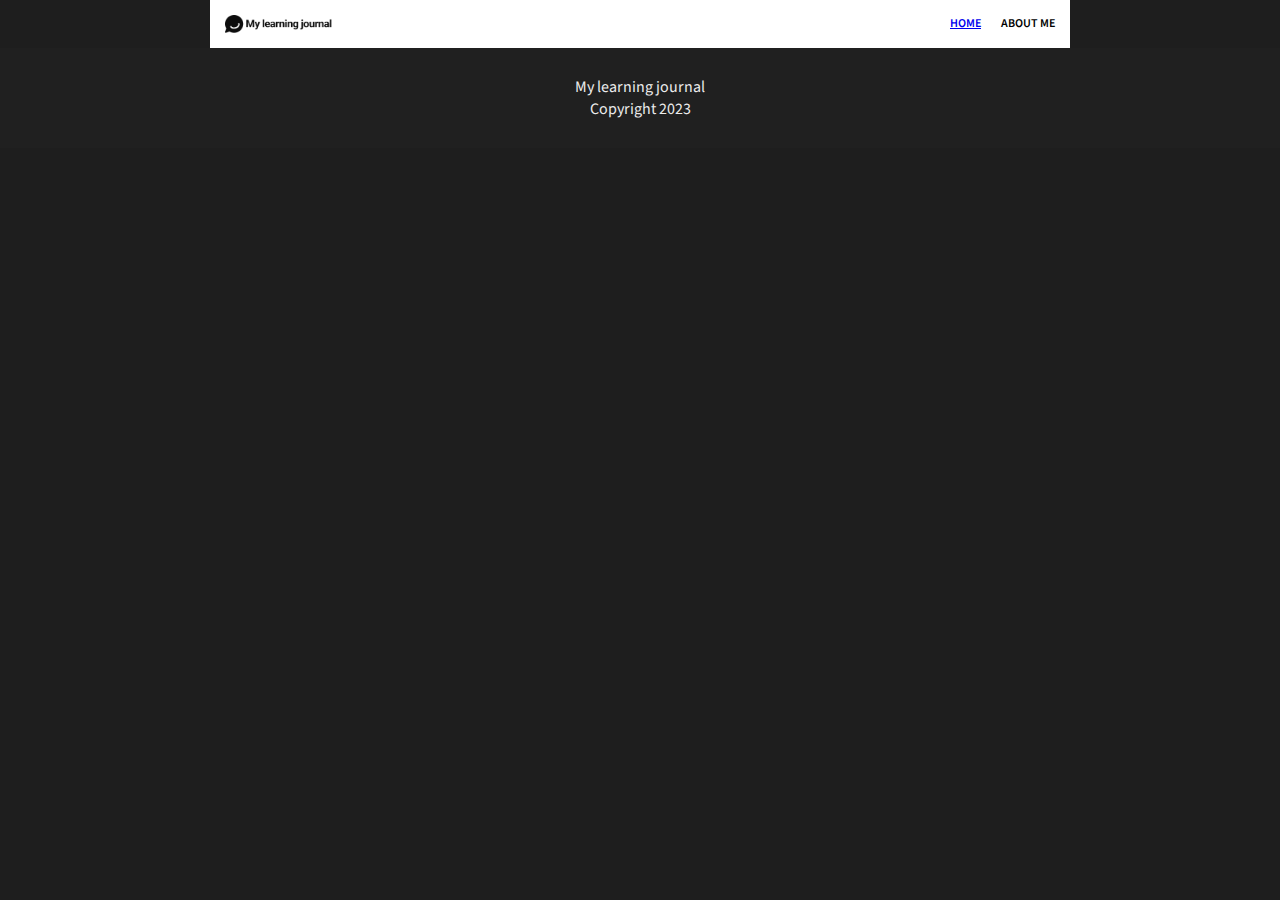
==== about.html @ 8e1c28d2 "start about." ====
<!DOCTYPE html>
<html lang="en">
  <head>
    <meta charset="UTF-8" />
    <meta name="viewport" content="width=device-width, initial-scale=1.0" />
    <title>My learning journal - about</title>
    <link rel="preconnect" href="https://fonts.googleapis.com" />
    <link rel="preconnect" href="https://fonts.gstatic.com" crossorigin />
    <link
      href="https://fonts.googleapis.com/css2?family=Source+Sans+3:wght@400;600;700&display=swap"
      rel="stylesheet"
    />
  </head>
  <link rel="stylesheet" href="style.css" />
  <body>
    <div class="container">
      <div class="header">
        <img class="logo" src="./images/logo.png" alt="my learning logo" />
        <a href="./index.html"><p class="nav">HOME</p></a>
        <p class="nav about">ABOUT ME</p>
      </div>
    </div>
<footer>
        <div class="footer-content">
          <p class="copyright-brand">My learning journal</p>
          <p class="copyright">Copyright 2023</p>
        </div>
      </footer>
    </div>
    <script type="module" src="article-script.js"></script>
  </body>
</html>
---- style.css ----
/* Box sizing rules */
*,
*::before,
*::after {
  box-sizing: border-box;
}

img {
  display: block;
  max-width: 100%;
}

/* Remove default margin */
body,
h1,
h2,
h3,
h4,
p,
figure,
blockquote,
dl,
dd {
  margin: 0;
  font-family: 'Source Sans 3', sans-serif;
}

body {
  background-color: #1e1e1e;
}

.container {
  width: 100%;
  background-color: #fff;
  margin: 0 auto;
}

.header {
  display: flex;
  gap: 20px;
  /* justify-content: end; */
  align-items: center;
  width: 100%;
}

.logo {
  margin-right: auto;
  width: 140px;
  padding: 15px;
}
.nav {
  font-family: 'Source Sans 3', sans-serif;
  font-size: 12px;
  font-weight: 600;
  line-height: 20px;
  letter-spacing: 0em;
}

.more {
  font-family: 'Source Sans 3', sans-serif;
  text-align: center;
  margin-bottom: 20px;
}
.about {
  padding-right: 15px;
}

.hero {
  display: flex;
  justify-content: left;
  align-items: start;
  position: relative;
  width: auto;
}

.hero-img {
  width: 100%;
  height: auto;
}

.overlay-text {
  position: absolute;
  color: white;
  padding: 10px;
  color: white;
  font-family: 'Source Sans 3', sans-serif;
  font-size: 12px;
  font-weight: 400;
  line-height: 15px;
  letter-spacing: 0em;
  margin-top: 3em;
}

.overlay-text-headline {
  position: absolute;
  color: white;
  text-align: center;
  margin-top: 2em;
  font-family: 'Source Sans 3', sans-serif;
  font-size: 32px;
  font-weight: 700;
  line-height: 35px;
  letter-spacing: -0.03em;
  text-align: left;
}

.overlay-para {
  position: absolute;
  color: white;
  margin-top: 10em;
  font-family: 'Source Sans 3', sans-serif;
  font-size: 14px;
  font-weight: 400;
  line-height: 20px;
  letter-spacing: -0.03em;
  text-align: left;
  width: 90%;
}

/* articles grid */
.grid-container {
  display: grid;
  grid-template-columns: auto;
  grid-gap: 10px;
  /* padding: 10px; */
}

.grid-item {
  background-color: rgba(255, 255, 255, 0.8);
  /* border: 1px solid rgba(0, 0, 0, 0.8); */
  padding: 20px 15px;
  font-size: 30px;
  text-align: center;
}

.article-image {
  width: 100%;
}

.article-date {
  font-family: 'Source Sans 3', sans-serif;
  font-size: 14px;
  font-weight: 400;
  line-height: 18px;
  letter-spacing: 0em;
  text-align: left;
}

h2 {
  font-family: 'Source Sans 3', sans-serif;
  font-size: 24px;
  font-weight: 700;
  line-height: 26px;
  letter-spacing: 0em;
  text-align: left;
}

.intro {
  font-family: 'Source Sans 3', sans-serif;
  font-size: 16px;
  font-weight: 400;
  line-height: 20px;
  letter-spacing: 0em;
  text-align: left;
}
footer {
  display: flex;
  justify-content: center;
  align-items: center;
  height: 100px; /* adjust the height as needed */
  background-color: #202020;
}

.footer-content {
  display: flex;
  flex-direction: column;
  align-items: center;
}

.footer-content p {
  color: #ececec;
  display: flex;
  margin: 0;
}

@media screen and (max-width: 600px) {
  .grid-container {
    grid-template-columns: auto;
  }
}

@media screen and (min-width: 601px) and (max-width: 900px) {
  .grid-container {
    grid-template-columns: auto auto;
  }
}

@media screen and (min-width: 901px) {
  .grid-container {
    grid-template-columns: auto auto auto;
  }

  .container {
    width: 860px;
    background-color: #fff;
    margin: 0 auto;
  }

  .hero-img {
    object-fit: fill;
    /* height: 500px; */
  }

  .overlay-text {
    position: absolute;
    top: 300px;
    color: white;
    padding: 10px;
    color: white;
    font-family: 'Source Sans 3', sans-serif;
    font-size: 12px;
    font-weight: 400;
    line-height: 15px;
    letter-spacing: 0em;
    margin-top: 3em;
  }

  .overlay-text-headline {
    position: absolute;
    color: white;
    text-align: center;
    margin-top: 1.5em;
    font-family: 'Source Sans 3', sans-serif;
    font-size: 40px;
    font-weight: 700;
    line-height: 35px;
    letter-spacing: -0.03em;
    text-align: left;
  }

  .overlay-para {
    position: absolute;
    color: white;
    margin-top: 7em;
    font-family: 'Source Sans 3', sans-serif;
    font-size: 16px;
    font-weight: 400;
    line-height: 20px;
    letter-spacing: -0.03em;
    text-align: left;
    width: 70%;
  }
}

/* articles page */

main {
  background-color: #fafafa;
}

article {
  padding: 40px 60px;
}

.recent-posts {
  text-align: center;
}

.recent-posts-grid-container {
  display: grid;
  grid-template-columns: auto auto auto;
  grid-gap: 10px;
  padding: 10px;
}
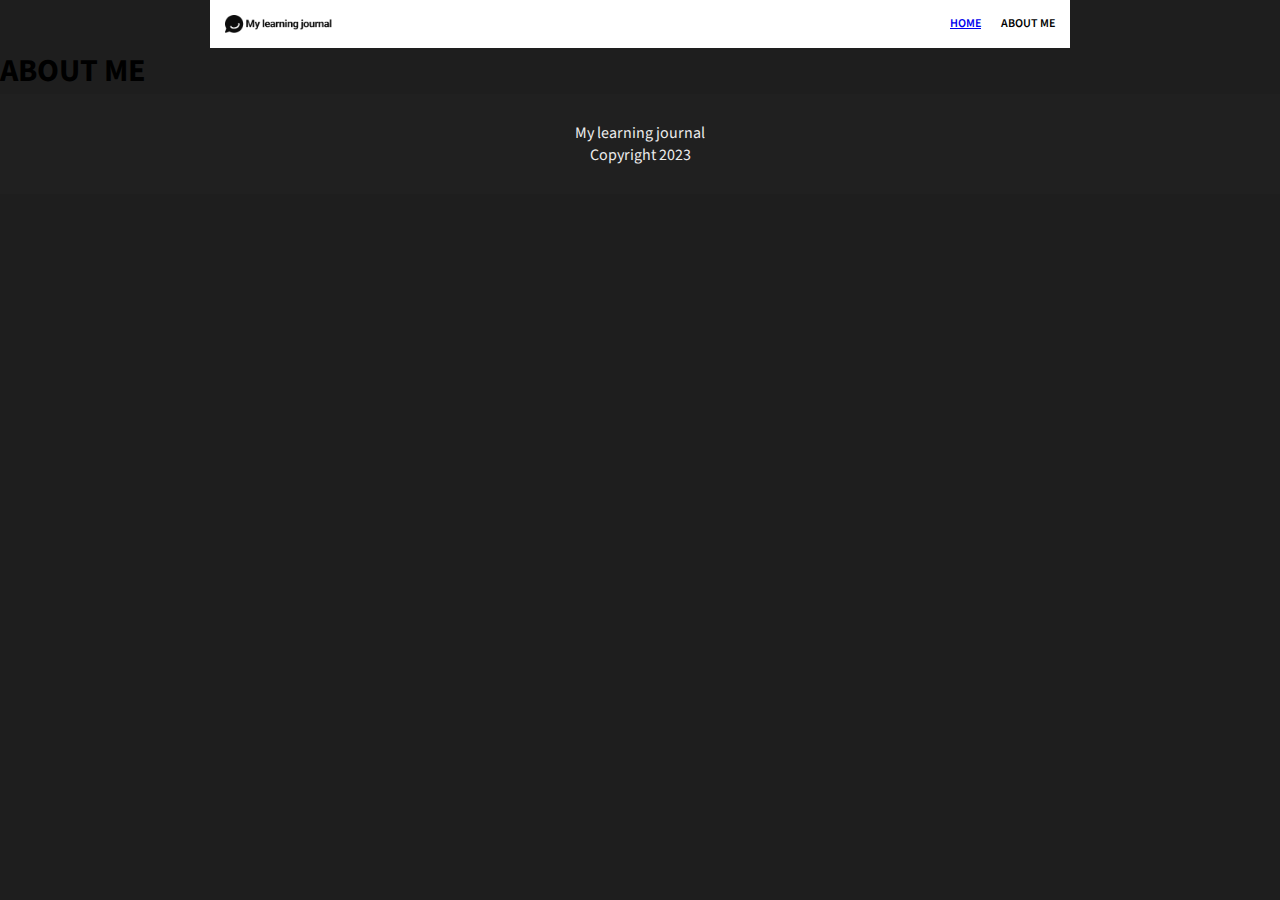
==== commit a79b822d: "nav links." ====
--- a/about.html
+++ b/about.html
@@ -20,6 +20,7 @@
         <p class="nav about">ABOUT ME</p>
       </div>
     </div>
+    <h1>ABOUT ME</h1>
 <footer>
         <div class="footer-content">
           <p class="copyright-brand">My learning journal</p>
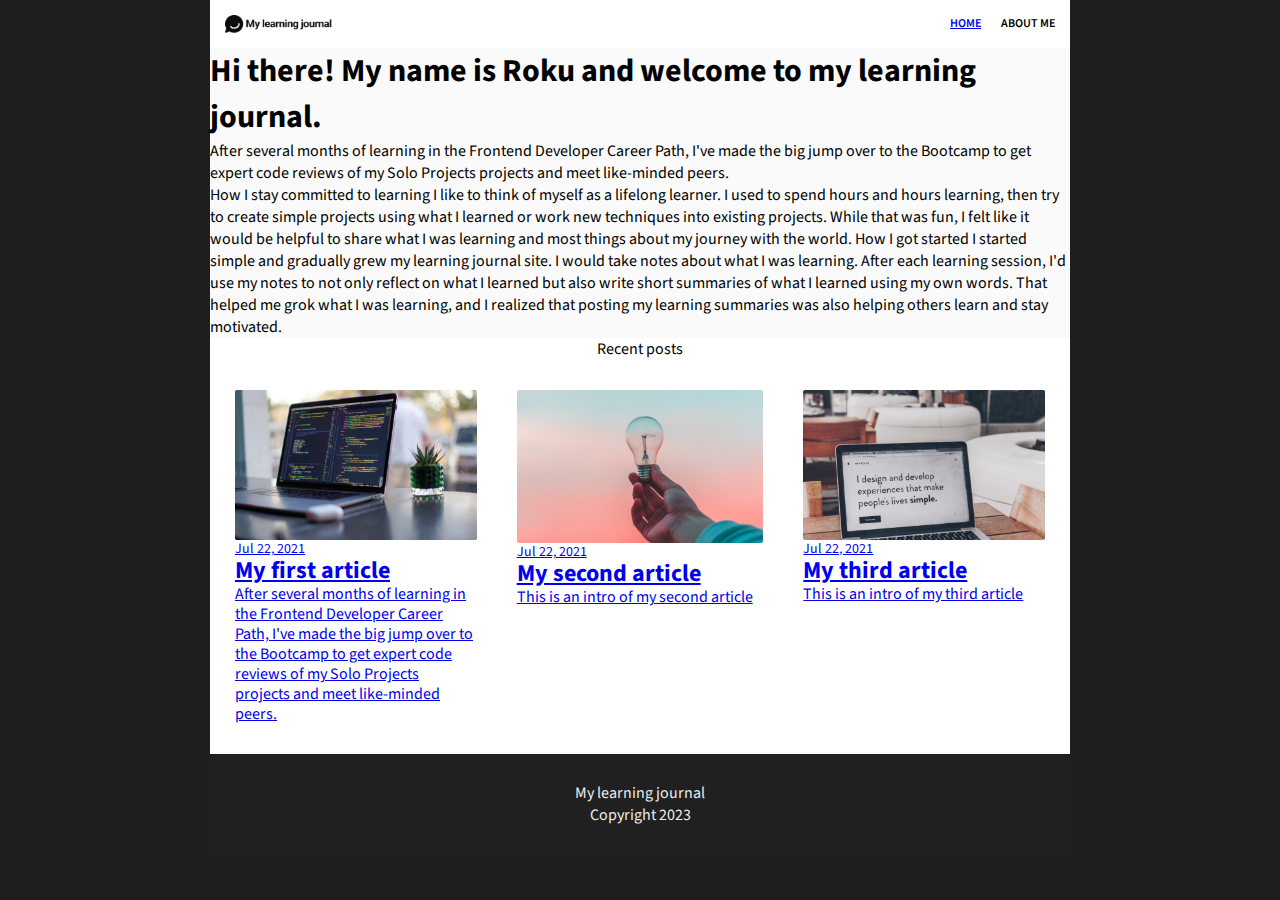
==== commit 6ba5d485: "add about content" ====
--- a/about.html
+++ b/about.html
@@ -19,9 +19,36 @@
         <a href="./index.html"><p class="nav">HOME</p></a>
         <p class="nav about">ABOUT ME</p>
       </div>
-    </div>
-    <h1>ABOUT ME</h1>
-<footer>
+
+      <main>
+        <h1>Hi there! My name is Roku and welcome to my learning journal.</h1>
+        <p>
+          After several months of learning in the Frontend Developer Career
+          Path, I've made the big jump over to the Bootcamp to get expert code
+          reviews of my Solo Projects projects and meet like-minded peers.
+        </p>
+        <p>
+          How I stay committed to learning I like to think of myself as a
+          lifelong learner. I used to spend hours and hours learning, then try
+          to create simple projects using what I learned or work new techniques
+          into existing projects. While that was fun, I felt like it would be
+          helpful to share what I was learning and most things about my journey
+          with the world. How I got started I started simple and gradually grew
+          my learning journal site. I would take notes about what I was
+          learning. After each learning session, I'd use my notes to not only
+          reflect on what I learned but also write short summaries of what I
+          learned using my own words. That helped me grok what I was learning,
+          and I realized that posting my learning summaries was also helping
+          others learn and stay motivated.
+        </p>
+      </main>
+      <div class="recent-posts">Recent posts</div>
+      <!-- start recent-posts -->
+      <div class="recent-posts-grid-container" id="recent-posts-grid-container">
+        <!-- render posts from js -->
+      </div>
+
+      <footer>
         <div class="footer-content">
           <p class="copyright-brand">My learning journal</p>
           <p class="copyright">Copyright 2023</p>
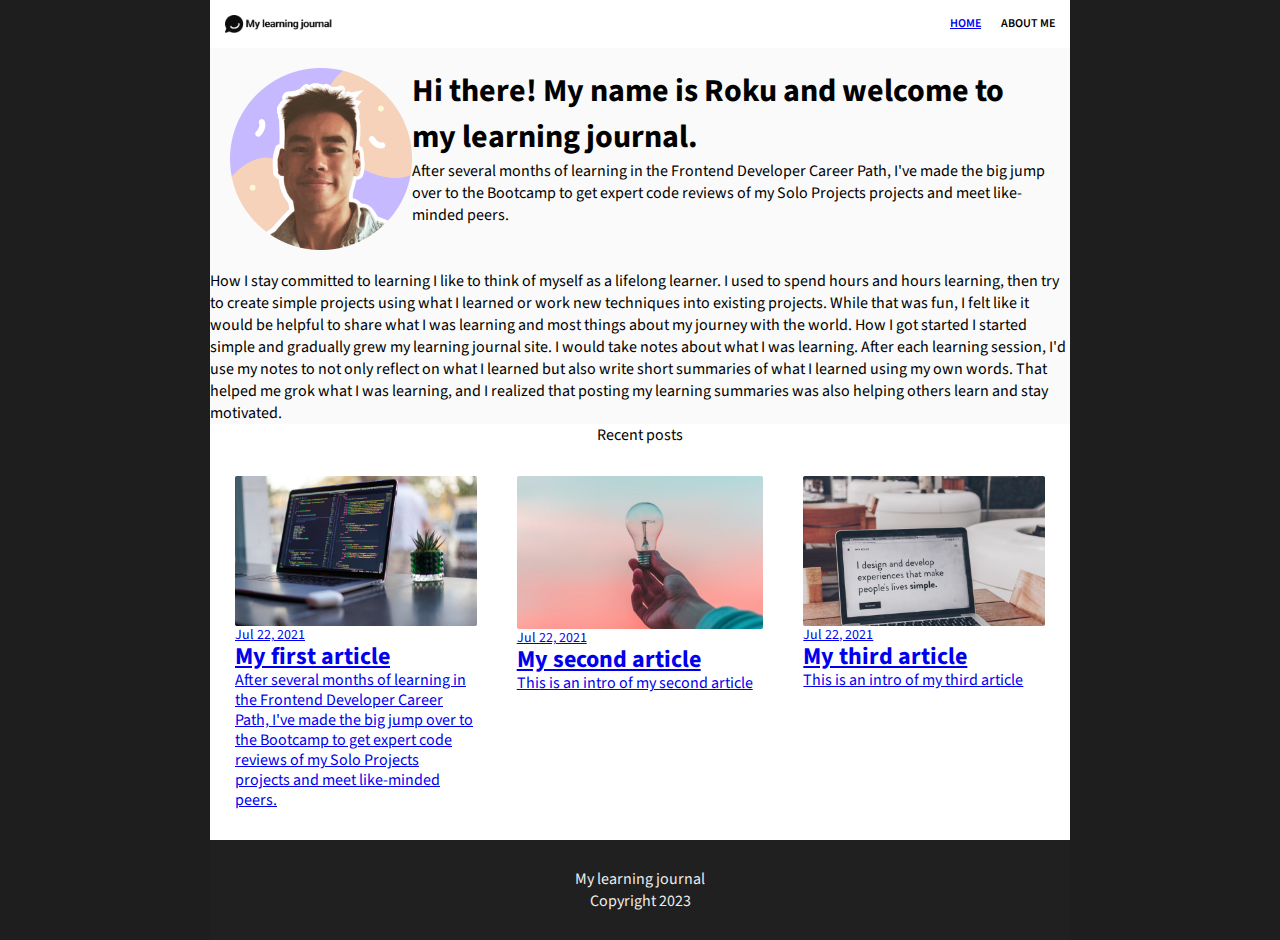
==== commit 23e27ca6: "article layout." ====
--- a/about.html
+++ b/about.html
@@ -21,12 +21,20 @@
       </div>
 
       <main>
-        <h1>Hi there! My name is Roku and welcome to my learning journal.</h1>
-        <p>
-          After several months of learning in the Frontend Developer Career
-          Path, I've made the big jump over to the Bootcamp to get expert code
-          reviews of my Solo Projects projects and meet like-minded peers.
-        </p>
+        <div class="welcome">
+          <img src="./images/roku.png" alt="roku" class="roku" />
+          <div>
+            <h1>
+              Hi there! My name is Roku and welcome to my learning journal.
+            </h1>
+            <p>
+              After several months of learning in the Frontend Developer Career
+              Path, I've made the big jump over to the Bootcamp to get expert
+              code reviews of my Solo Projects projects and meet like-minded
+              peers.
+            </p>
+          </div>
+        </div>
         <p>
           How I stay committed to learning I like to think of myself as a
           lifelong learner. I used to spend hours and hours learning, then try
--- a/style.css
+++ b/style.css
@@ -187,11 +187,21 @@
   .grid-container {
     grid-template-columns: auto;
   }
+
+  .welcome {
+    display: flex;
+    flex-direction: column;
+    padding: 20px;
+  }
 }
 
 @media screen and (min-width: 601px) and (max-width: 900px) {
   .grid-container {
     grid-template-columns: auto auto;
+  }
+  .welcome {
+    display: flex;
+    padding: 20px;
   }
 }
 
@@ -204,6 +214,10 @@
     width: 860px;
     background-color: #fff;
     margin: 0 auto;
+  }
+  .welcome {
+    display: flex;
+    padding: 20px;
   }
 
   .hero-img {
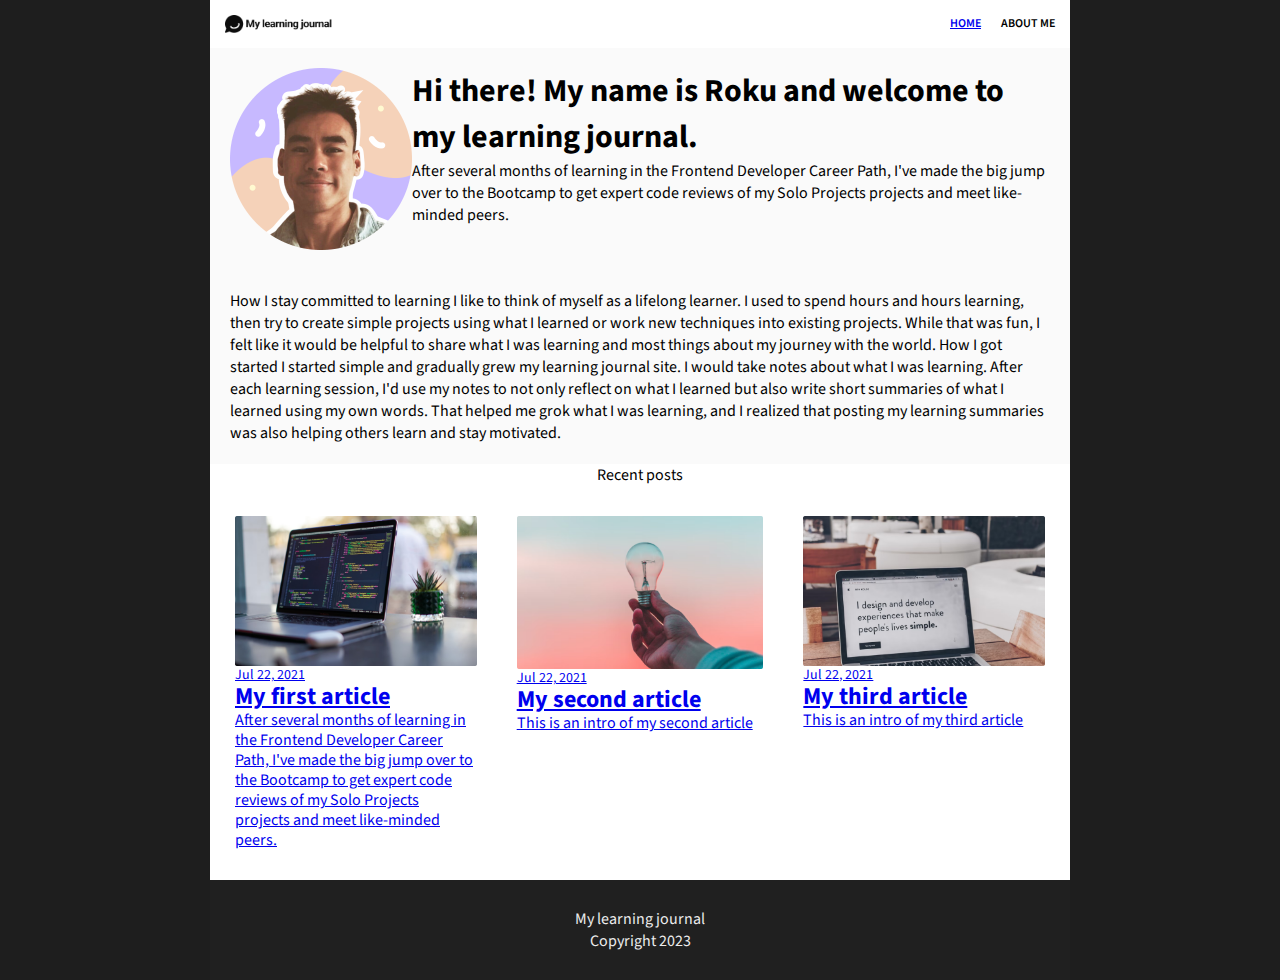
==== commit b10c6500: "about styling" ====
--- a/about.html
+++ b/about.html
@@ -35,20 +35,22 @@
             </p>
           </div>
         </div>
-        <p>
-          How I stay committed to learning I like to think of myself as a
-          lifelong learner. I used to spend hours and hours learning, then try
-          to create simple projects using what I learned or work new techniques
-          into existing projects. While that was fun, I felt like it would be
-          helpful to share what I was learning and most things about my journey
-          with the world. How I got started I started simple and gradually grew
-          my learning journal site. I would take notes about what I was
-          learning. After each learning session, I'd use my notes to not only
-          reflect on what I learned but also write short summaries of what I
-          learned using my own words. That helped me grok what I was learning,
-          and I realized that posting my learning summaries was also helping
-          others learn and stay motivated.
-        </p>
+        <div class="about-content">
+          <p>
+            How I stay committed to learning I like to think of myself as a
+            lifelong learner. I used to spend hours and hours learning, then try
+            to create simple projects using what I learned or work new
+            techniques into existing projects. While that was fun, I felt like
+            it would be helpful to share what I was learning and most things
+            about my journey with the world. How I got started I started simple
+            and gradually grew my learning journal site. I would take notes
+            about what I was learning. After each learning session, I'd use my
+            notes to not only reflect on what I learned but also write short
+            summaries of what I learned using my own words. That helped me grok
+            what I was learning, and I realized that posting my learning
+            summaries was also helping others learn and stay motivated.
+          </p>
+        </div>
       </main>
       <div class="recent-posts">Recent posts</div>
       <!-- start recent-posts -->
@@ -63,6 +65,6 @@
         </div>
       </footer>
     </div>
-    <script type="module" src="article-script.js"></script>
+    <script type="module" src="about-script.js"></script>
   </body>
 </html>
--- a/style.css
+++ b/style.css
@@ -183,6 +183,18 @@
   margin: 0;
 }
 
+article {
+  padding: 10px 15px;
+}
+
+.recent-posts-grid-container {
+  display: grid;
+  grid-template-columns: auto;
+  grid-gap: 10px;
+  padding: 10px;
+}
+
+/* Mobile specific */
 @media screen and (max-width: 600px) {
   .grid-container {
     grid-template-columns: auto;
@@ -195,6 +207,7 @@
   }
 }
 
+/* Tablet */
 @media screen and (min-width: 601px) and (max-width: 900px) {
   .grid-container {
     grid-template-columns: auto auto;
@@ -205,6 +218,7 @@
   }
 }
 
+/* Desktop */
 @media screen and (min-width: 901px) {
   .grid-container {
     grid-template-columns: auto auto auto;
@@ -264,6 +278,17 @@
     text-align: left;
     width: 70%;
   }
+
+  article {
+    padding: 40px 60px;
+  }
+
+  .recent-posts-grid-container {
+    display: grid;
+    grid-template-columns: auto auto auto;
+    grid-gap: 10px;
+    padding: 10px;
+  }
 }
 
 /* articles page */
@@ -272,17 +297,10 @@
   background-color: #fafafa;
 }
 
-article {
-  padding: 40px 60px;
-}
-
 .recent-posts {
   text-align: center;
 }
 
-.recent-posts-grid-container {
-  display: grid;
-  grid-template-columns: auto auto auto;
-  grid-gap: 10px;
-  padding: 10px;
-}
+.about-content {
+  padding: 20px;
+}
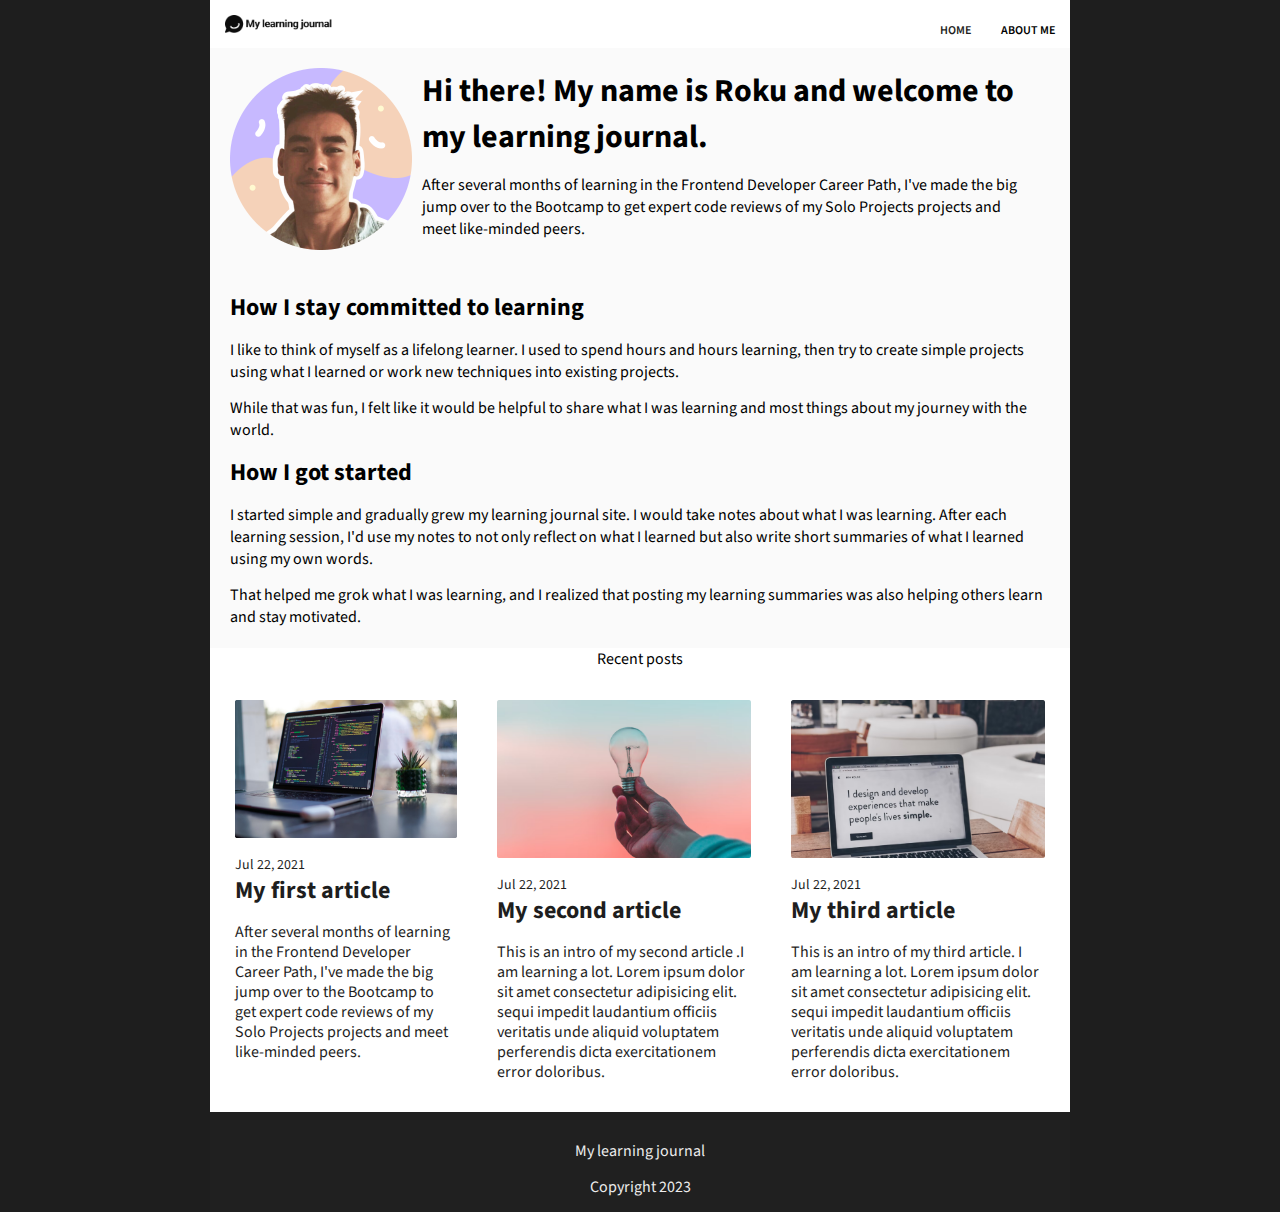
==== commit 59ef2cc8: "more css." ====
--- a/about.html
+++ b/about.html
@@ -23,7 +23,7 @@
       <main>
         <div class="welcome">
           <img src="./images/roku.png" alt="roku" class="roku" />
-          <div>
+          <div class="about">
             <h1>
               Hi there! My name is Roku and welcome to my learning journal.
             </h1>
@@ -36,19 +36,25 @@
           </div>
         </div>
         <div class="about-content">
+          <h2>How I stay committed to learning</h2>
           <p>
-            How I stay committed to learning I like to think of myself as a
-            lifelong learner. I used to spend hours and hours learning, then try
-            to create simple projects using what I learned or work new
-            techniques into existing projects. While that was fun, I felt like
-            it would be helpful to share what I was learning and most things
-            about my journey with the world. How I got started I started simple
-            and gradually grew my learning journal site. I would take notes
-            about what I was learning. After each learning session, I'd use my
-            notes to not only reflect on what I learned but also write short
-            summaries of what I learned using my own words. That helped me grok
-            what I was learning, and I realized that posting my learning
-            summaries was also helping others learn and stay motivated.
+            I like to think of myself as a lifelong learner. I used to spend
+            hours and hours learning, then try to create simple projects using
+            what I learned or work new techniques into existing projects.</p><p>While
+            that was fun, I felt like it would be helpful to share what I was
+            learning and most things about my journey with the world.</p> 
+          </p>
+          <h2>How I got started</h2>
+          <p>
+            I started simple and gradually grew my learning journal site. I
+            would take notes about what I was learning. After each learning
+            session, I'd use my notes to not only reflect on what I learned but
+            also write short summaries of what I learned using my own words.
+          </p>
+          <p>
+            That helped me grok what I was learning, and I realized that posting
+            my learning summaries was also helping others learn and stay
+            motivated.
           </p>
         </div>
       </main>
--- a/style.css
+++ b/style.css
@@ -23,6 +23,7 @@
 dd {
   margin: 0;
   font-family: 'Source Sans 3', sans-serif;
+  padding: 0;
 }
 
 body {
@@ -66,55 +67,44 @@
 }
 
 .hero {
-  display: flex;
-  justify-content: left;
-  align-items: start;
-  position: relative;
-  width: auto;
-}
-
-.hero-img {
-  width: 100%;
-  height: auto;
-}
-
-.overlay-text {
-  position: absolute;
+  background-image: url('./images/article-image-hero.png');
+  background-size: cover;
+  background-position: center;
+  padding-top: 250px;
+  padding-bottom: 100px;
+  padding-left: 20px;
+}
+
+.overlay-text-date {
   color: white;
-  padding: 10px;
   color: white;
   font-family: 'Source Sans 3', sans-serif;
   font-size: 12px;
   font-weight: 400;
   line-height: 15px;
-  letter-spacing: 0em;
-  margin-top: 3em;
 }
 
 .overlay-text-headline {
-  position: absolute;
   color: white;
-  text-align: center;
-  margin-top: 2em;
+  text-align: left;
   font-family: 'Source Sans 3', sans-serif;
   font-size: 32px;
   font-weight: 700;
   line-height: 35px;
   letter-spacing: -0.03em;
   text-align: left;
+  width: 90%;
 }
 
 .overlay-para {
-  position: absolute;
   color: white;
-  margin-top: 10em;
   font-family: 'Source Sans 3', sans-serif;
   font-size: 14px;
   font-weight: 400;
   line-height: 20px;
   letter-spacing: -0.03em;
   text-align: left;
-  width: 90%;
+  width: 60%;
 }
 
 /* articles grid */
@@ -133,41 +123,35 @@
   text-align: center;
 }
 
-.article-image {
+/* .article-image {
   width: 100%;
-}
-
-.article-date {
-  font-family: 'Source Sans 3', sans-serif;
-  font-size: 14px;
-  font-weight: 400;
-  line-height: 18px;
-  letter-spacing: 0em;
-  text-align: left;
-}
-
-h2 {
+} */
+
+a h2 {
   font-family: 'Source Sans 3', sans-serif;
   font-size: 24px;
   font-weight: 700;
   line-height: 26px;
   letter-spacing: 0em;
   text-align: left;
-}
-
-.intro {
+  margin-top: 4px;
+}
+
+a .home-intro {
   font-family: 'Source Sans 3', sans-serif;
   font-size: 16px;
   font-weight: 400;
   line-height: 20px;
   letter-spacing: 0em;
   text-align: left;
-}
+  margin-top: 4px;
+}
+
 footer {
   display: flex;
   justify-content: center;
   align-items: center;
-  height: 100px; /* adjust the height as needed */
+  height: 100px;
   background-color: #202020;
 }
 
@@ -183,9 +167,10 @@
   margin: 0;
 }
 
-article {
+/* article {
   padding: 10px 15px;
-}
+  border: 1px solid rgba(0, 0, 0, 0.8);
+} */
 
 .recent-posts-grid-container {
   display: grid;
@@ -220,6 +205,13 @@
 
 /* Desktop */
 @media screen and (min-width: 901px) {
+  /* display a bit more of the hero image on larger screens */
+  .hero {
+    background-position: top;
+    padding-top: 250px;
+    padding-bottom: 175;
+  }
+
   .grid-container {
     grid-template-columns: auto auto auto;
   }
@@ -234,54 +226,9 @@
     padding: 20px;
   }
 
-  .hero-img {
-    object-fit: fill;
-    /* height: 500px; */
-  }
-
-  .overlay-text {
-    position: absolute;
-    top: 300px;
-    color: white;
-    padding: 10px;
-    color: white;
-    font-family: 'Source Sans 3', sans-serif;
-    font-size: 12px;
-    font-weight: 400;
-    line-height: 15px;
-    letter-spacing: 0em;
-    margin-top: 3em;
-  }
-
-  .overlay-text-headline {
-    position: absolute;
-    color: white;
-    text-align: center;
-    margin-top: 1.5em;
-    font-family: 'Source Sans 3', sans-serif;
-    font-size: 40px;
-    font-weight: 700;
-    line-height: 35px;
-    letter-spacing: -0.03em;
-    text-align: left;
-  }
-
-  .overlay-para {
-    position: absolute;
-    color: white;
-    margin-top: 7em;
-    font-family: 'Source Sans 3', sans-serif;
-    font-size: 16px;
-    font-weight: 400;
-    line-height: 20px;
-    letter-spacing: -0.03em;
-    text-align: left;
-    width: 70%;
-  }
-
-  article {
+  /* article {
     padding: 40px 60px;
-  }
+  } */
 
   .recent-posts-grid-container {
     display: grid;
@@ -304,3 +251,52 @@
 .about-content {
   padding: 20px;
 }
+
+a {
+  text-decoration: none;
+  color: #1e1e1e;
+}
+
+a .article-date {
+  font-family: 'Source Sans 3', sans-serif;
+  font-size: 14px;
+  font-weight: 400;
+  line-height: 18px;
+  text-align: left;
+  margin-top: 4px;
+}
+
+.date {
+  padding-top: 60px;
+  padding-left: 40px;
+}
+
+.title {
+  padding-left: 40px;
+  padding-top: 5px;
+}
+
+.intro {
+  padding-left: 40px;
+  width: 90%;
+}
+
+.content {
+  padding-left: 40px;
+  padding-top: 20px;
+  padding-bottom: 20px;
+  width: 90%;
+}
+
+.main-image {
+  padding: 20px;
+  width: 100%;
+}
+
+.about {
+  padding-left: 10px;
+}
+
+p {
+  padding-top: 14px;
+}
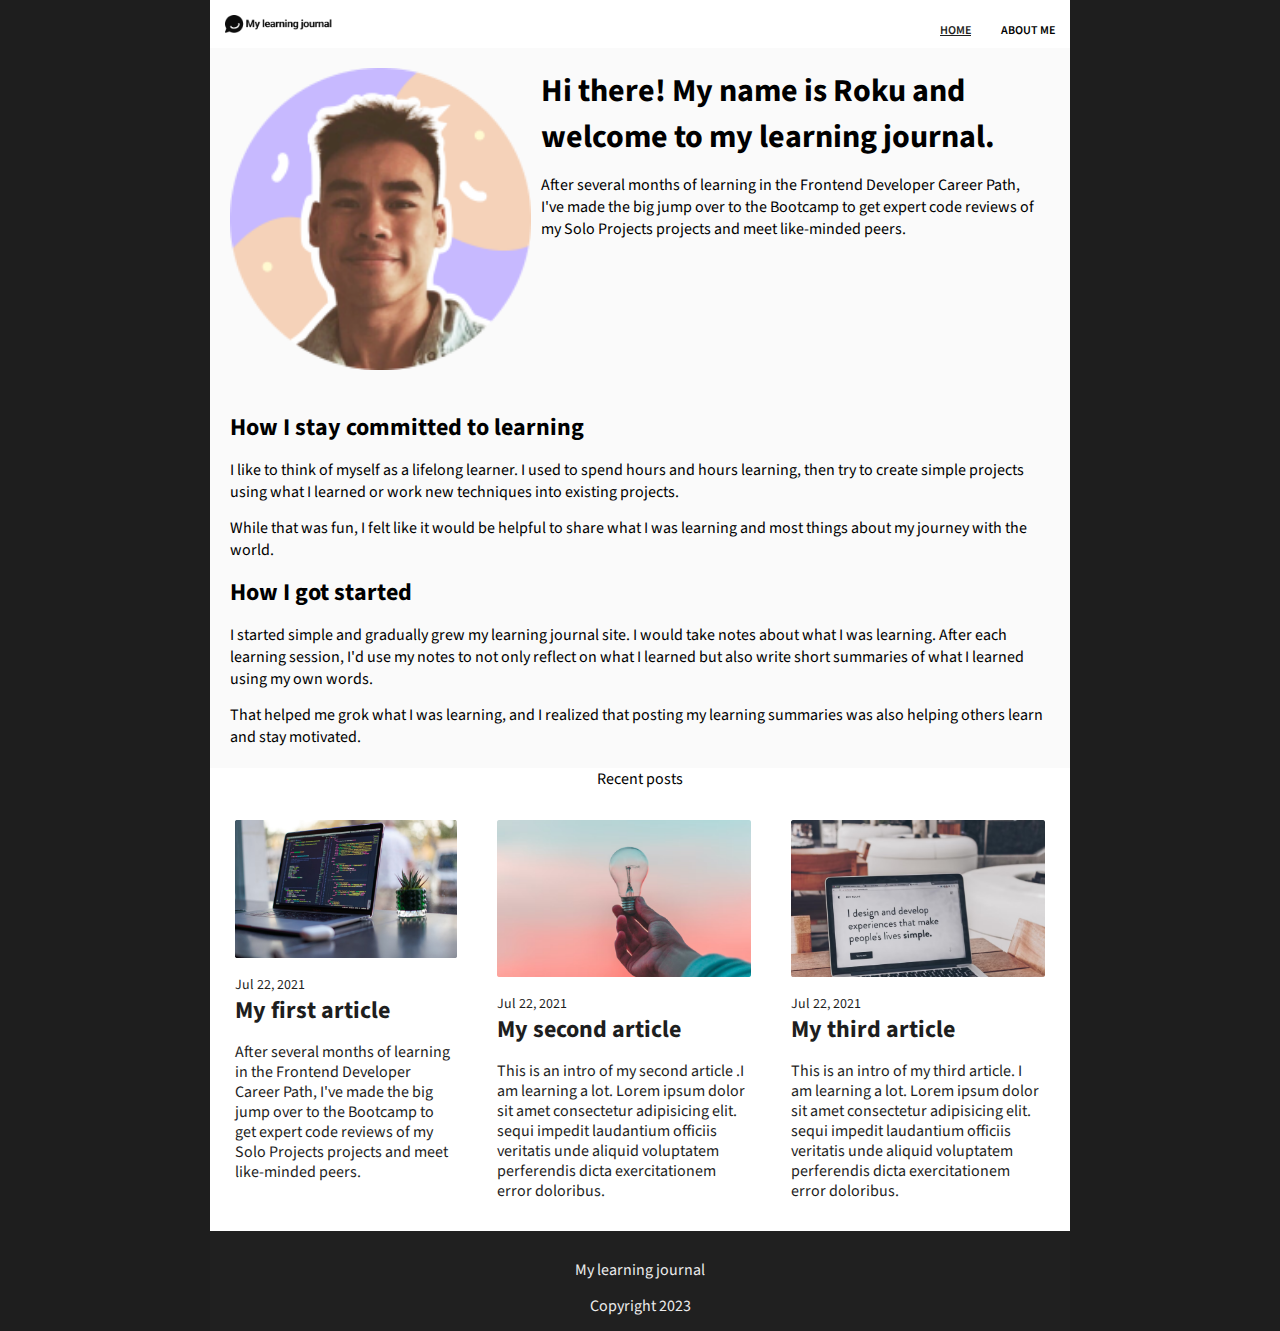
==== commit 8db5d6c1: "menu link states" ====
--- a/about.html
+++ b/about.html
@@ -16,7 +16,7 @@
     <div class="container">
       <div class="header">
         <img class="logo" src="./images/logo.png" alt="my learning logo" />
-        <a href="./index.html"><p class="nav">HOME</p></a>
+        <a href="./index.html"><p class="nav inactive">HOME</p></a>
         <p class="nav about">ABOUT ME</p>
       </div>
 
--- a/style.css
+++ b/style.css
@@ -1,4 +1,4 @@
-/* Box sizing rules */
+/* General resets */
 *,
 *::before,
 *::after {
@@ -10,7 +10,6 @@
   max-width: 100%;
 }
 
-/* Remove default margin */
 body,
 h1,
 h2,
@@ -22,26 +21,61 @@
 dl,
 dd {
   margin: 0;
+  padding: 0;
   font-family: 'Source Sans 3', sans-serif;
-  padding: 0;
 }
 
 body {
   background-color: #1e1e1e;
 }
 
+/* Mobile first - media queries for larger devices */
+
+/* Recent posts single column */
+.grid-container {
+  grid-template-columns: auto;
+}
+
+.grid-item {
+  background-color: rgba(255, 255, 255, 0.8);
+  padding: 20px 15px;
+  font-size: 30px;
+  text-align: center;
+}
+
+a h2 {
+  font-size: 24px;
+  font-weight: 700;
+  line-height: 26px;
+  letter-spacing: 0em;
+  text-align: left;
+  margin-top: 4px;
+}
+
+a .home-intro {
+  font-size: 16px;
+  font-weight: 400;
+  line-height: 20px;
+  letter-spacing: 0em;
+  text-align: left;
+  margin-top: 4px;
+}
+
+.welcome {
+  display: flex;
+  flex-direction: column;
+  padding: 20px;
+}
+
+a {
+  text-decoration: none;
+  color: #1e1e1e;
+}
+
 .container {
   width: 100%;
   background-color: #fff;
   margin: 0 auto;
-}
-
-.header {
-  display: flex;
-  gap: 20px;
-  /* justify-content: end; */
-  align-items: center;
-  width: 100%;
 }
 
 .logo {
@@ -49,36 +83,13 @@
   width: 140px;
   padding: 15px;
 }
-.nav {
-  font-family: 'Source Sans 3', sans-serif;
-  font-size: 12px;
-  font-weight: 600;
-  line-height: 20px;
-  letter-spacing: 0em;
-}
-
-.more {
-  font-family: 'Source Sans 3', sans-serif;
-  text-align: center;
-  margin-bottom: 20px;
-}
-.about {
-  padding-right: 15px;
-}
-
-.hero {
-  background-image: url('./images/article-image-hero.png');
-  background-size: cover;
-  background-position: center;
-  padding-top: 250px;
-  padding-bottom: 100px;
-  padding-left: 20px;
+
+img {
+  width: 100%;
 }
 
 .overlay-text-date {
   color: white;
-  color: white;
-  font-family: 'Source Sans 3', sans-serif;
   font-size: 12px;
   font-weight: 400;
   line-height: 15px;
@@ -87,7 +98,6 @@
 .overlay-text-headline {
   color: white;
   text-align: left;
-  font-family: 'Source Sans 3', sans-serif;
   font-size: 32px;
   font-weight: 700;
   line-height: 35px;
@@ -98,7 +108,6 @@
 
 .overlay-para {
   color: white;
-  font-family: 'Source Sans 3', sans-serif;
   font-size: 14px;
   font-weight: 400;
   line-height: 20px;
@@ -107,45 +116,7 @@
   width: 60%;
 }
 
-/* articles grid */
-.grid-container {
-  display: grid;
-  grid-template-columns: auto;
-  grid-gap: 10px;
-  /* padding: 10px; */
-}
-
-.grid-item {
-  background-color: rgba(255, 255, 255, 0.8);
-  /* border: 1px solid rgba(0, 0, 0, 0.8); */
-  padding: 20px 15px;
-  font-size: 30px;
-  text-align: center;
-}
-
-/* .article-image {
-  width: 100%;
-} */
-
-a h2 {
-  font-family: 'Source Sans 3', sans-serif;
-  font-size: 24px;
-  font-weight: 700;
-  line-height: 26px;
-  letter-spacing: 0em;
-  text-align: left;
-  margin-top: 4px;
-}
-
-a .home-intro {
-  font-family: 'Source Sans 3', sans-serif;
-  font-size: 16px;
-  font-weight: 400;
-  line-height: 20px;
-  letter-spacing: 0em;
-  text-align: left;
-  margin-top: 4px;
-}
+/* Footer */
 
 footer {
   display: flex;
@@ -167,11 +138,7 @@
   margin: 0;
 }
 
-/* article {
-  padding: 10px 15px;
-  border: 1px solid rgba(0, 0, 0, 0.8);
-} */
-
+/* Articles page styles */
 .recent-posts-grid-container {
   display: grid;
   grid-template-columns: auto;
@@ -179,124 +146,218 @@
   padding: 10px;
 }
 
-/* Mobile specific */
-@media screen and (max-width: 600px) {
-  .grid-container {
-    grid-template-columns: auto;
-  }
-
-  .welcome {
-    display: flex;
-    flex-direction: column;
-    padding: 20px;
-  }
-}
-
-/* Tablet */
+/* articles page */
+
+main {
+  background-color: #fafafa;
+}
+
+.recent-posts {
+  text-align: center;
+}
+
+a {
+  text-decoration: none;
+  color: #1e1e1e;
+}
+
+a .article-date {
+  font-size: 14px;
+  font-weight: 400;
+  line-height: 18px;
+  text-align: left;
+  margin-top: 4px;
+}
+
+.title {
+  padding-left: 40px;
+  padding-top: 5px;
+}
+
+.intro {
+  padding-left: 40px;
+  width: 90%;
+}
+
+.main-image {
+  padding: 20px;
+  width: 100%;
+}
+
+.about {
+  padding-left: 10px;
+}
+
+p {
+  padding-top: 14px;
+}
+
+.header {
+  display: flex;
+  align-items: center;
+  gap: 20px;
+  width: 100%;
+}
+
+/* .nav,
+.more,
+a h2,
+a .home-intro,
+a .article-date {
+  font-family: 'Source Sans 3', sans-serif;
+  text-align: left;
+} */
+
+.nav {
+  font-size: 12px;
+  font-weight: 600;
+  line-height: 20px;
+}
+
+.more {
+  text-align: center;
+  margin-bottom: 20px;
+}
+
+.about {
+  padding-right: 15px;
+}
+
+/* Layouts */
+
+.container {
+  width: 100%;
+  background-color: #fff;
+  margin: 0 auto;
+}
+
+.hero {
+  background-image: url('./images/article-image-hero.png');
+  background-size: cover;
+  background-position: center;
+  padding: 250px 20px 100px;
+}
+
+.hero .overlay-text-date,
+.hero .overlay-text-headline,
+.hero .overlay-para {
+  color: white;
+  font-family: 'Source Sans 3', sans-serif;
+  text-align: left;
+}
+
+.overlay-text-date {
+  font-size: 12px;
+  font-weight: 400;
+  line-height: 15px;
+}
+
+.overlay-text-headline {
+  font-size: 32px;
+  font-weight: 700;
+  line-height: 35px;
+  letter-spacing: -0.03em;
+  width: 90%;
+}
+
+.overlay-para {
+  font-size: 14px;
+  font-weight: 400;
+  line-height: 20px;
+  letter-spacing: -0.03em;
+  width: 60%;
+}
+
+/* Grid */
+
+.grid-container,
+.recent-posts-grid-container {
+  display: grid;
+  grid-gap: 10px;
+}
+
+.grid-item {
+  background-color: rgba(255, 255, 255, 0.8);
+  padding: 20px 15px;
+  font-size: 30px;
+  text-align: center;
+}
+
+/* Articles page styles */
+
+.about-content,
+.content {
+  padding: 20px;
+}
+
+.content {
+  padding-top: 20px;
+  padding-bottom: 20px;
+  width: 90%;
+}
+
+.date,
+.title,
+.intro,
+.content {
+  padding-left: 40px;
+}
+
+.date {
+  padding-top: 60px;
+}
+
+.title {
+  padding-top: 5px;
+}
+
+.intro,
+.content {
+  width: 90%;
+}
+
+.main-image {
+  padding: 20px;
+  width: 100%;
+}
+
+/* Media queries */
+
 @media screen and (min-width: 601px) and (max-width: 900px) {
   .grid-container {
     grid-template-columns: auto auto;
   }
+
   .welcome {
     display: flex;
     padding: 20px;
   }
 }
 
-/* Desktop */
 @media screen and (min-width: 901px) {
-  /* display a bit more of the hero image on larger screens */
   .hero {
     background-position: top;
     padding-top: 250px;
-    padding-bottom: 175;
-  }
-
-  .grid-container {
+    padding-bottom: 175px;
+  }
+
+  .grid-container,
+  .recent-posts-grid-container {
     grid-template-columns: auto auto auto;
   }
 
   .container {
     width: 860px;
-    background-color: #fff;
     margin: 0 auto;
   }
+
   .welcome {
     display: flex;
+    flex-direction: row;
     padding: 20px;
   }
-
-  /* article {
-    padding: 40px 60px;
-  } */
-
-  .recent-posts-grid-container {
-    display: grid;
-    grid-template-columns: auto auto auto;
-    grid-gap: 10px;
-    padding: 10px;
-  }
-}
-
-/* articles page */
-
-main {
-  background-color: #fafafa;
-}
-
-.recent-posts {
-  text-align: center;
-}
-
-.about-content {
-  padding: 20px;
-}
-
-a {
-  text-decoration: none;
-  color: #1e1e1e;
-}
-
-a .article-date {
-  font-family: 'Source Sans 3', sans-serif;
-  font-size: 14px;
-  font-weight: 400;
-  line-height: 18px;
-  text-align: left;
-  margin-top: 4px;
-}
-
-.date {
-  padding-top: 60px;
-  padding-left: 40px;
-}
-
-.title {
-  padding-left: 40px;
-  padding-top: 5px;
-}
-
-.intro {
-  padding-left: 40px;
-  width: 90%;
-}
-
-.content {
-  padding-left: 40px;
-  padding-top: 20px;
-  padding-bottom: 20px;
-  width: 90%;
-}
-
-.main-image {
-  padding: 20px;
-  width: 100%;
-}
-
-.about {
-  padding-left: 10px;
-}
-
-p {
-  padding-top: 14px;
-}
+}
+
+.inactive {
+  text-decoration: underline;
+}
